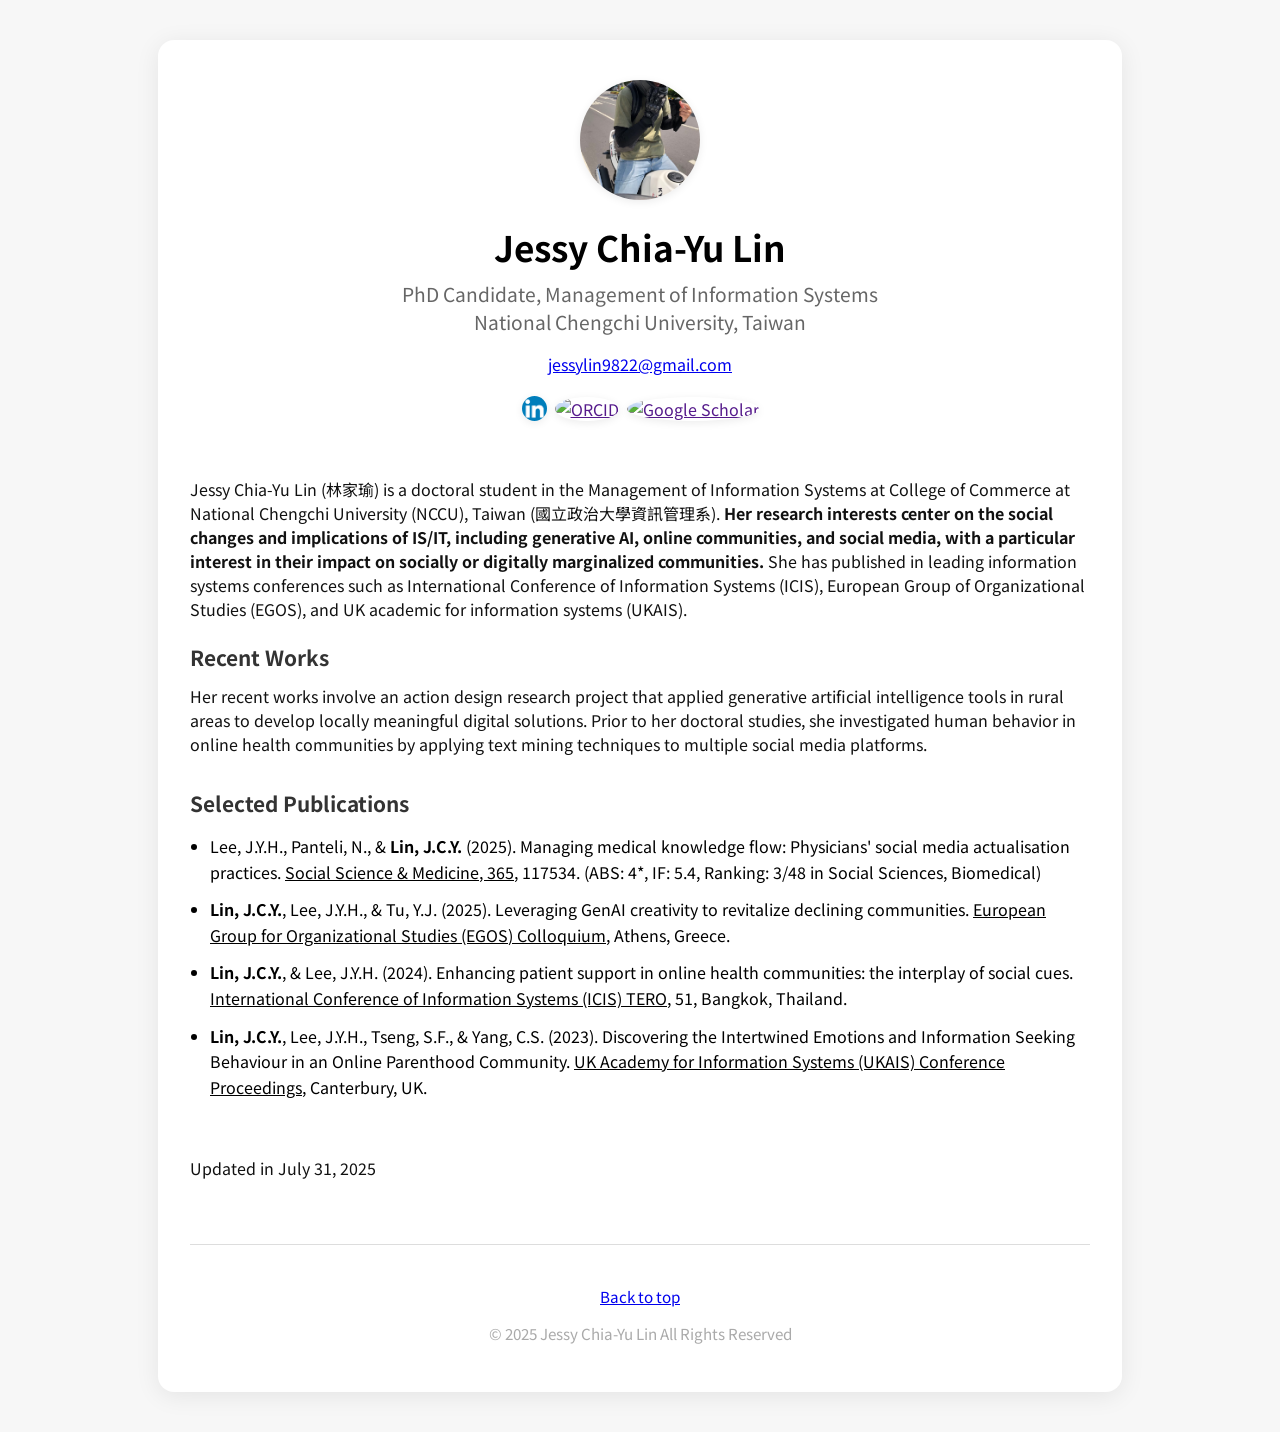
==== index.html @ a3730a6d "Add files via upload" ====
<!DOCTYPE html>
<html lang="en">
<head>
    <meta charset="UTF-8">
    <title>Jessy Chia-Yu Lin</title>
    <meta name="viewport" content="width=device-width, initial-scale=1.0">
    <!-- Google Fonts for clean look -->
    <link href="https://fonts.googleapis.com/css2?family=Noto+Sans+TC:wght@400;700&display=swap" rel="stylesheet">
    <link rel="stylesheet" href="https://cdnjs.cloudflare.com/ajax/libs/font-awesome/6.4.0/css/all.min.css">
    <style>
        body {
            background: #f7f7f7;
            font-family: 'Noto Sans TC', 'Segoe UI', Arial, sans-serif;
            margin: 0;
            padding: 0;
        }
        .container {
            max-width: 900px;
            margin: 40px auto;
            background: #fff;
            border-radius: 16px;
            box-shadow: 0 4px 24px rgba(0,0,0,0.08);
            padding: 40px 32px 32px 32px;
        }
        .header {
            text-align: center;
            margin-bottom: 32px;
        }
        .header img {
            width: 120px;
            height: 120px;
            object-fit: cover;
            border-radius: 50%;
            box-shadow: 0 2px 8px rgba(0,0,0,0.08);
            margin-bottom: 16px;
        }
        .header h1 {
            font-size: 2.2rem;
            font-weight: 700;
            margin: 0 0 8px 0;
        }
        .header h2 {
            font-size: 1.2rem;
            font-weight: 400;
            color: #666;
            margin: 0 0 16px 0;
        }
        .contact {
            display: flex;
            flex-direction: column; /* 垂直排列 */
            align-items: center;
            gap: 8px;
        }
        .contact .icon-row {
            margin-top: 10px;
            display: flex;
            gap: 8px;
        }
        .contact img {
            width: 25px;
            height: 25px;
            vertical-align: middle;
            margin: 0;
        }
        .contact .icon-row a img {
            transition: transform 0.2s, box-shadow 0.2s;
        }
        .contact .icon-row a:hover img {
            transform: scale(1.2);
            box-shadow: 0 2px 8px rgba(0,0,0,0.15);
        }
        .section {
            margin-bottom: 32px;
        }
        .section h3 {
            font-size: 1.3rem;
            font-weight: 700;
            margin-bottom: 12px;
            color: #333;
        }
        .blog-post-meta {
            color: #111;
            font-size: 1rem;
            margin-bottom: 8px;
        }
        ul.publications {
            padding-left: 20px;
        }
        ul.publications li {
            margin-bottom: 12px;
            line-height: 1.6;
        }
        hr {
            border: none;
            border-top: 1.5px solid #ddd;
            margin: 32px 0;
        }
        .card-footer {
            text-align: center;
            color: #aaa;
            font-size: 0.95rem;
            margin-top: 40px;
        }
        @media (max-width: 600px) {
            .container {
                padding: 16px 8px;
            }
            .header img {
                width: 80px;
                height: 80px;
            }
        }
    </style>
</head>
<body>
    <div class="container">
        <div class="header">
            <img src="static/photo.jpg" alt="Profile Photo">
            <h1>Jessy Chia-Yu Lin</h1>
            <h2>PhD Candidate, Management of Information Systems<br>National Chengchi University, Taiwan</h2>
            <div class="contact">
                <a href="mailto:jessylin9822@gmail.com">jessylin9822@gmail.com</a>
                <div class="icon-row">
                    <a href="https://www.linkedin.com/in/jessy-lin-7969a7226" target="_blank">                      
                        <img src="[data-uri]" alt="LinkedIn">
                    </a>
                    <a href="" target="_blank"
                      onclick="event.preventDefault(); alert('to be continued');">
                        <img src="https://cdn.simpleicons.org/orcid" alt="ORCID">
                    </a>
                    <a href="" target="_blank"
                      onclick="event.preventDefault(); alert('to be continued');">
                        <img src="https://cdn.simpleicons.org/googlescholar" alt="Google Scholar">
                    </a>
                </div>


            </div>
        </div>
        <br>
        <div class="section">
            <div class="blog-post-meta">
                Jessy Chia-Yu Lin (林家瑜) is a doctoral student in the Management of Information Systems at College of Commerce at National Chengchi University (NCCU), Taiwan (國立政治大學資訊管理系). 
                <b>Her research interests center on the social changes and implications of IS/IT, including generative AI, online communities, and social media, with a particular interest in their impact on socially or digitally marginalized communities.</b>
                She has published in leading information systems conferences such as International Conference of Information Systems (ICIS), European Group of Organizational Studies (EGOS), and UK academic for information systems (UKAIS).
            </div>
            <h3>Recent Works</h3>
            <div class="blog-post-meta">
                Her recent works involve an action design research project that applied generative artificial intelligence tools in rural areas to develop locally meaningful digital solutions. 
                Prior to her doctoral studies, she investigated human behavior in online health communities by applying text mining techniques to multiple social media platforms.
            </div>
        </div>
        <div class="section">
            <h3>Selected Publications</h3>
            <ul class="publications">
                <li>
                    Lee, J.Y.H., Panteli, N., & <b>Lin, J.C.Y.</b> (2025).
                    Managing medical knowledge flow: Physicians' social media actualisation practices.
                    <u>Social Science & Medicine, 365</u>, 117534. (ABS: 4*, IF: 5.4, Ranking: 3/48 in Social Sciences, Biomedical)
                </li>
                <li>
                    <b>Lin, J.C.Y.</b>, Lee, J.Y.H., & Tu, Y.J. (2025).
                    Leveraging GenAI creativity to revitalize declining communities.
                    <u>European Group for Organizational Studies (EGOS) Colloquium</u>, Athens, Greece.
                </li>
                <li>
                    <b>Lin, J.C.Y.</b>, & Lee, J.Y.H. (2024).
                    Enhancing patient support in online health communities: the interplay of social cues.
                    <u>International Conference of Information Systems (ICIS) TERO</u>, 51, Bangkok, Thailand.
                </li>
                <li>
                    <b>Lin, J.C.Y.</b>, Lee, J.Y.H., Tseng, S.F., & Yang, C.S. (2023).
                    Discovering the Intertwined Emotions and Information Seeking Behaviour in an Online Parenthood Community.
                    <u>UK Academy for Information Systems (UKAIS) Conference Proceedings</u>, Canterbury, UK.
                </li>
            </ul>
        </div>
        <br>
        <div class="blog-post-meta">
            Updated in July 31, 2025
        </div>
        <br><hr>
        <div class="card-footer">
            <a href="#">Back to top</a>
            <p>© 2025 Jessy Chia-Yu Lin All Rights Reserved</p>
        </div>
    </div>
</body>
</html>
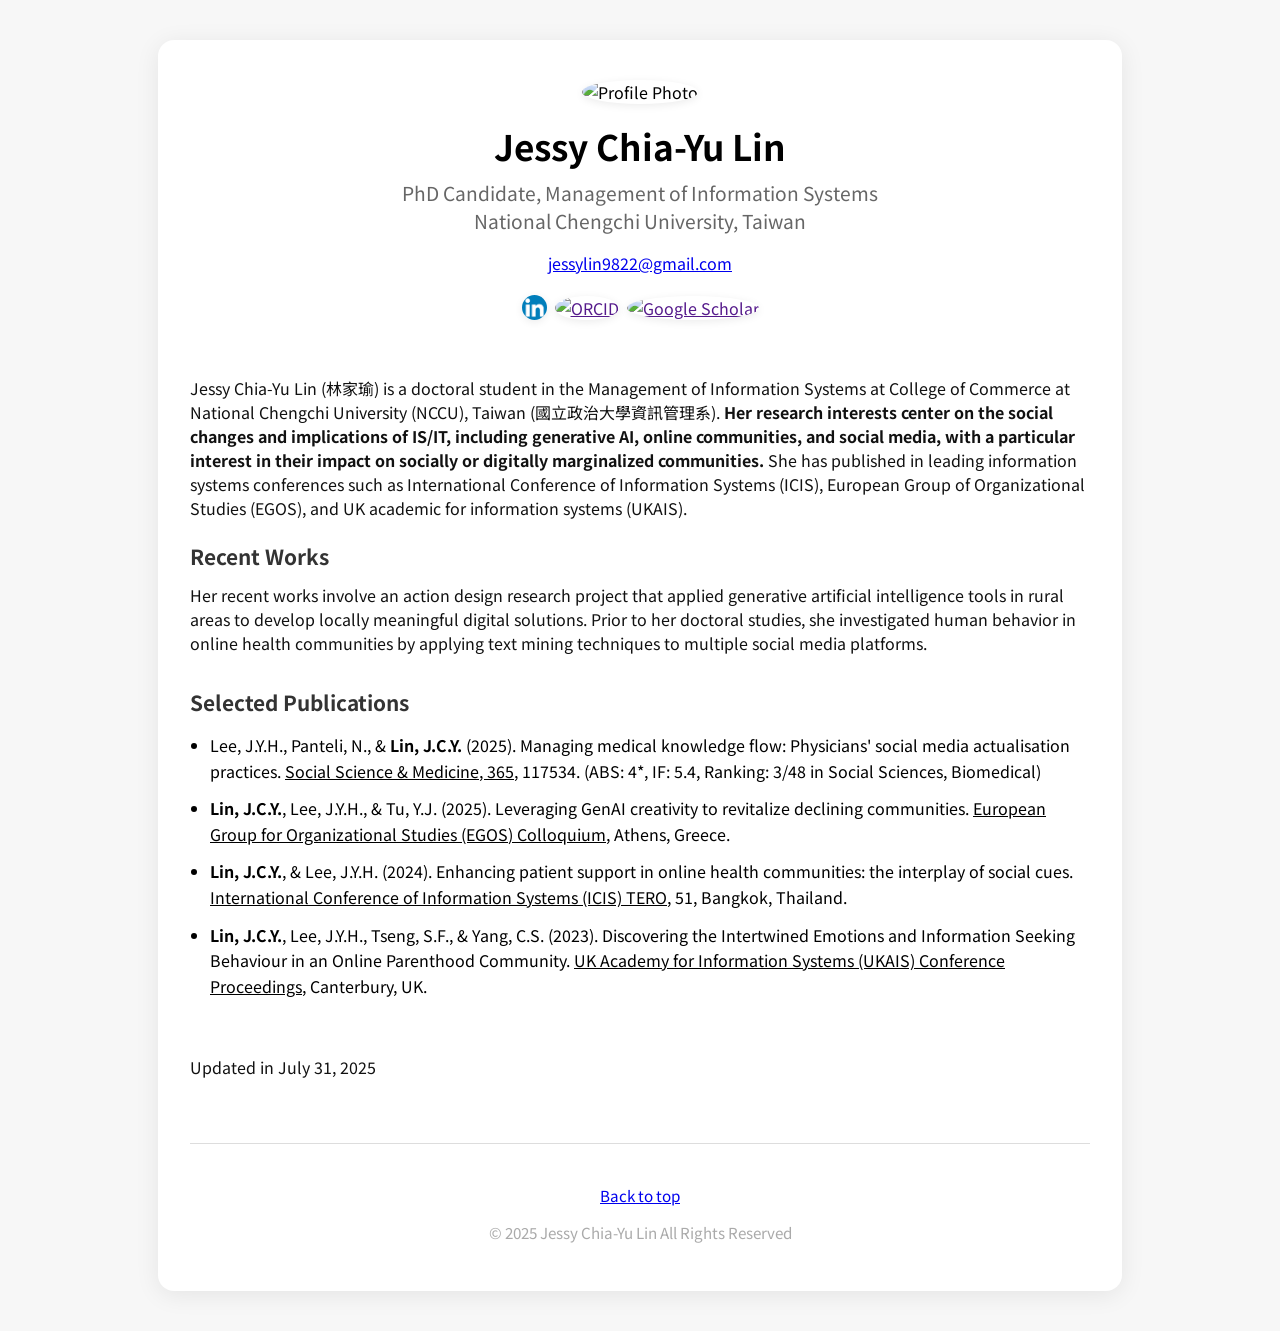
==== commit a3e98bfd: "Add files via upload" ====
--- a/index.html
+++ b/index.html
@@ -115,7 +115,7 @@
 <body>
     <div class="container">
         <div class="header">
-            <img src="static/photo.jpg" alt="Profile Photo">
+            <img src="/website/static/photo.jpg" alt="Profile Photo">
             <h1>Jessy Chia-Yu Lin</h1>
             <h2>PhD Candidate, Management of Information Systems<br>National Chengchi University, Taiwan</h2>
             <div class="contact">
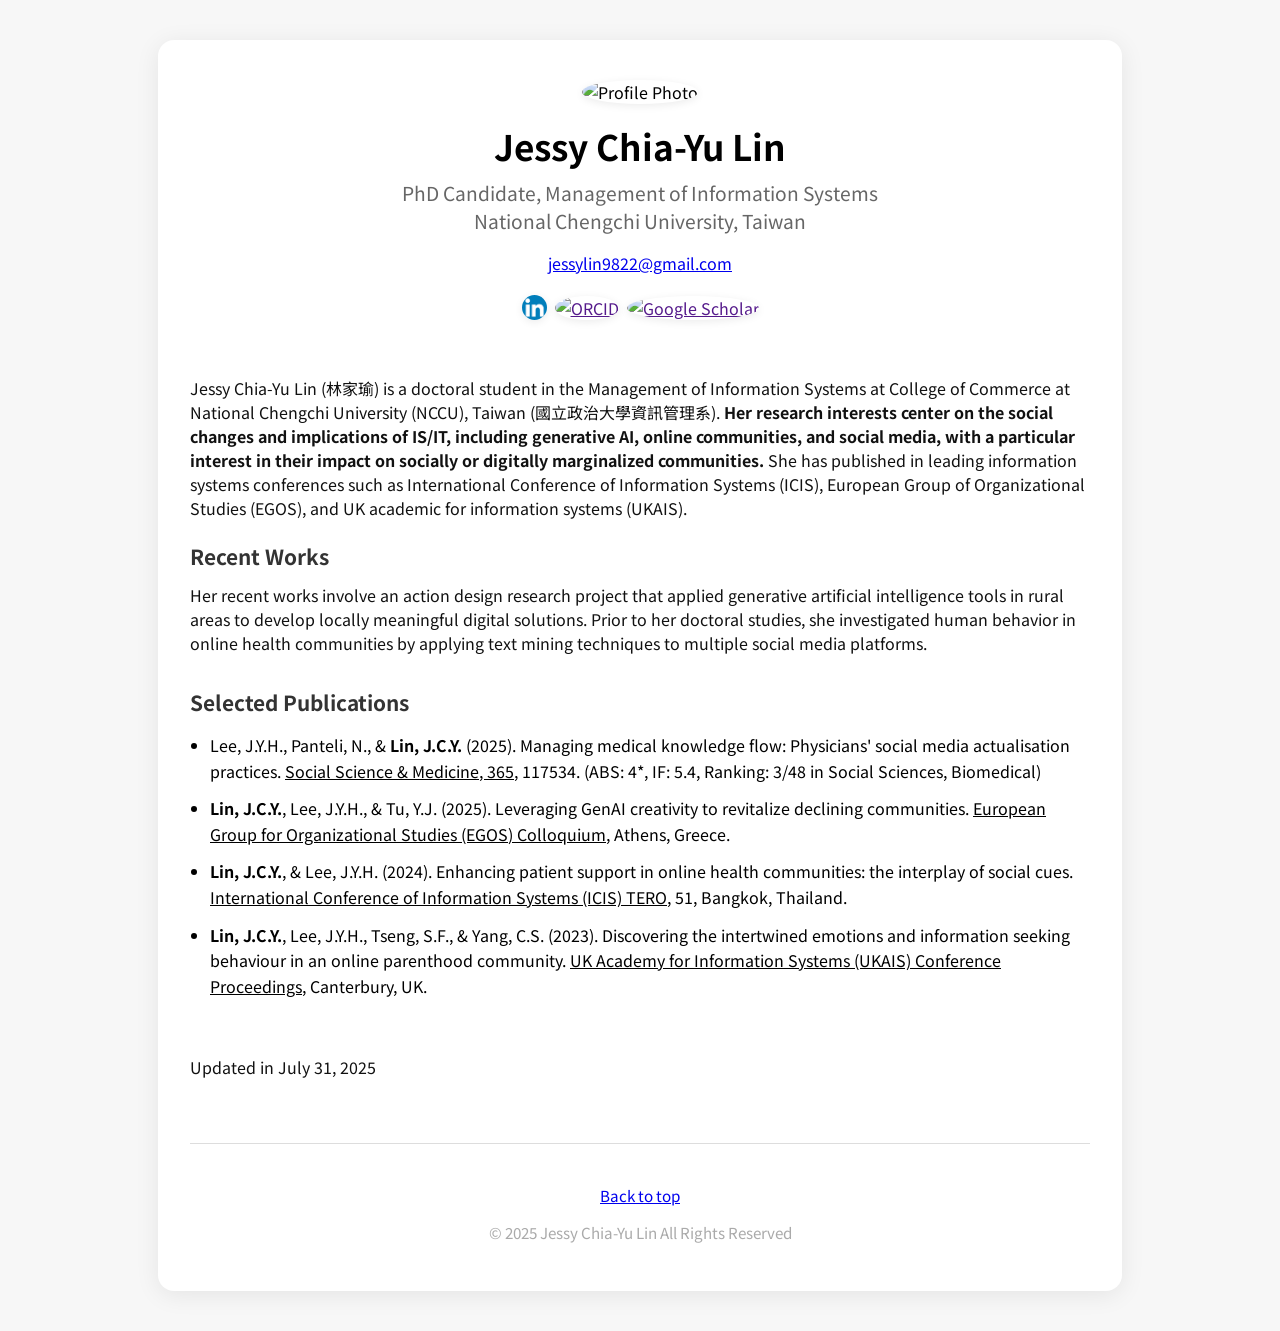
==== commit 24036a53: "Add files via upload" ====
--- a/index.html
+++ b/index.html
@@ -170,7 +170,7 @@
                 </li>
                 <li>
                     <b>Lin, J.C.Y.</b>, Lee, J.Y.H., Tseng, S.F., & Yang, C.S. (2023).
-                    Discovering the Intertwined Emotions and Information Seeking Behaviour in an Online Parenthood Community.
+                    Discovering the intertwined emotions and information seeking behaviour in an online parenthood community.
                     <u>UK Academy for Information Systems (UKAIS) Conference Proceedings</u>, Canterbury, UK.
                 </li>
             </ul>
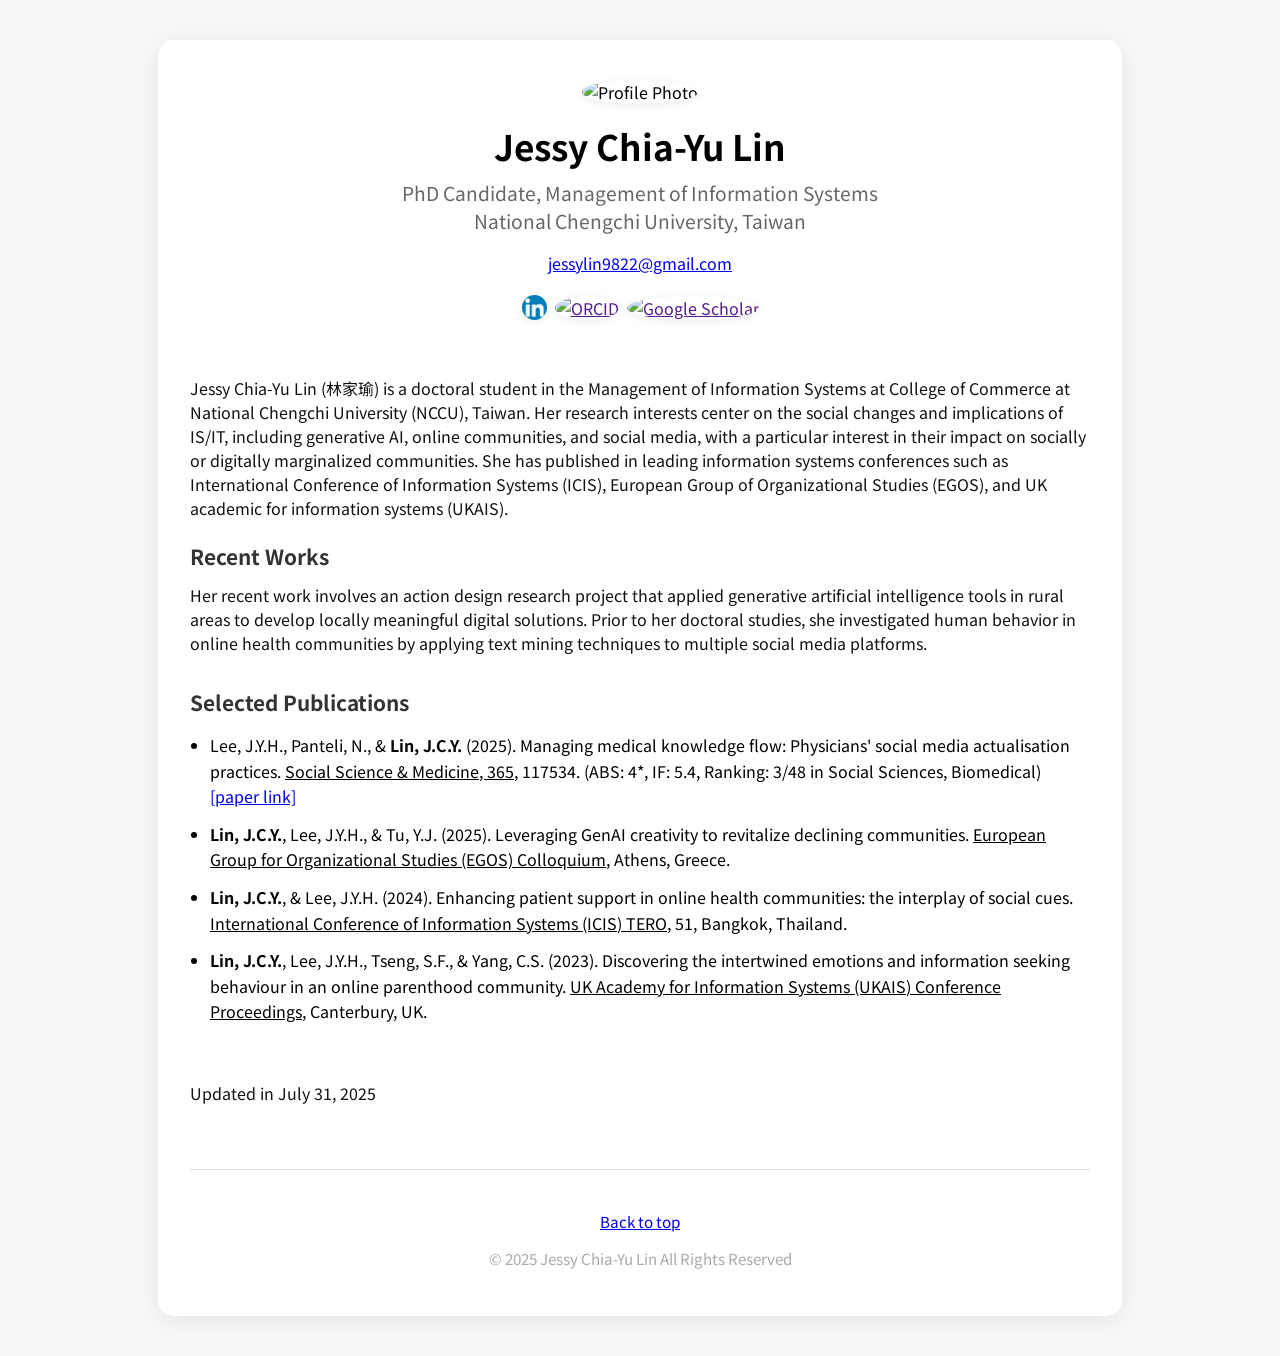
==== commit 478e0bcd: "Add files via upload" ====
--- a/index.html
+++ b/index.html
@@ -140,13 +140,13 @@
         <br>
         <div class="section">
             <div class="blog-post-meta">
-                Jessy Chia-Yu Lin (林家瑜) is a doctoral student in the Management of Information Systems at College of Commerce at National Chengchi University (NCCU), Taiwan (國立政治大學資訊管理系). 
-                <b>Her research interests center on the social changes and implications of IS/IT, including generative AI, online communities, and social media, with a particular interest in their impact on socially or digitally marginalized communities.</b>
+                Jessy Chia-Yu Lin (林家瑜) is a doctoral student in the Management of Information Systems at College of Commerce at National Chengchi University (NCCU), Taiwan. 
+                Her research interests center on the social changes and implications of IS/IT, including generative AI, online communities, and social media, with a particular interest in their impact on socially or digitally marginalized communities.
                 She has published in leading information systems conferences such as International Conference of Information Systems (ICIS), European Group of Organizational Studies (EGOS), and UK academic for information systems (UKAIS).
             </div>
             <h3>Recent Works</h3>
             <div class="blog-post-meta">
-                Her recent works involve an action design research project that applied generative artificial intelligence tools in rural areas to develop locally meaningful digital solutions. 
+                Her recent work involves an action design research project that applied generative artificial intelligence tools in rural areas to develop locally meaningful digital solutions. 
                 Prior to her doctoral studies, she investigated human behavior in online health communities by applying text mining techniques to multiple social media platforms.
             </div>
         </div>
@@ -156,7 +156,7 @@
                 <li>
                     Lee, J.Y.H., Panteli, N., & <b>Lin, J.C.Y.</b> (2025).
                     Managing medical knowledge flow: Physicians' social media actualisation practices.
-                    <u>Social Science & Medicine, 365</u>, 117534. (ABS: 4*, IF: 5.4, Ranking: 3/48 in Social Sciences, Biomedical)
+                    <u>Social Science & Medicine, 365</u>, 117534. (ABS: 4*, IF: 5.4, Ranking: 3/48 in Social Sciences, Biomedical) <a href="https://doi.org/10.1016/j.socscimed.2024.117534">[paper link]</a>
                 </li>
                 <li>
                     <b>Lin, J.C.Y.</b>, Lee, J.Y.H., & Tu, Y.J. (2025).
@@ -175,6 +175,9 @@
                 </li>
             </ul>
         </div>
+        <!-- add a service section here -->
+        <!-- add a message for graduated students here -->
+        <!-- add a teaching section here -->
         <br>
         <div class="blog-post-meta">
             Updated in July 31, 2025
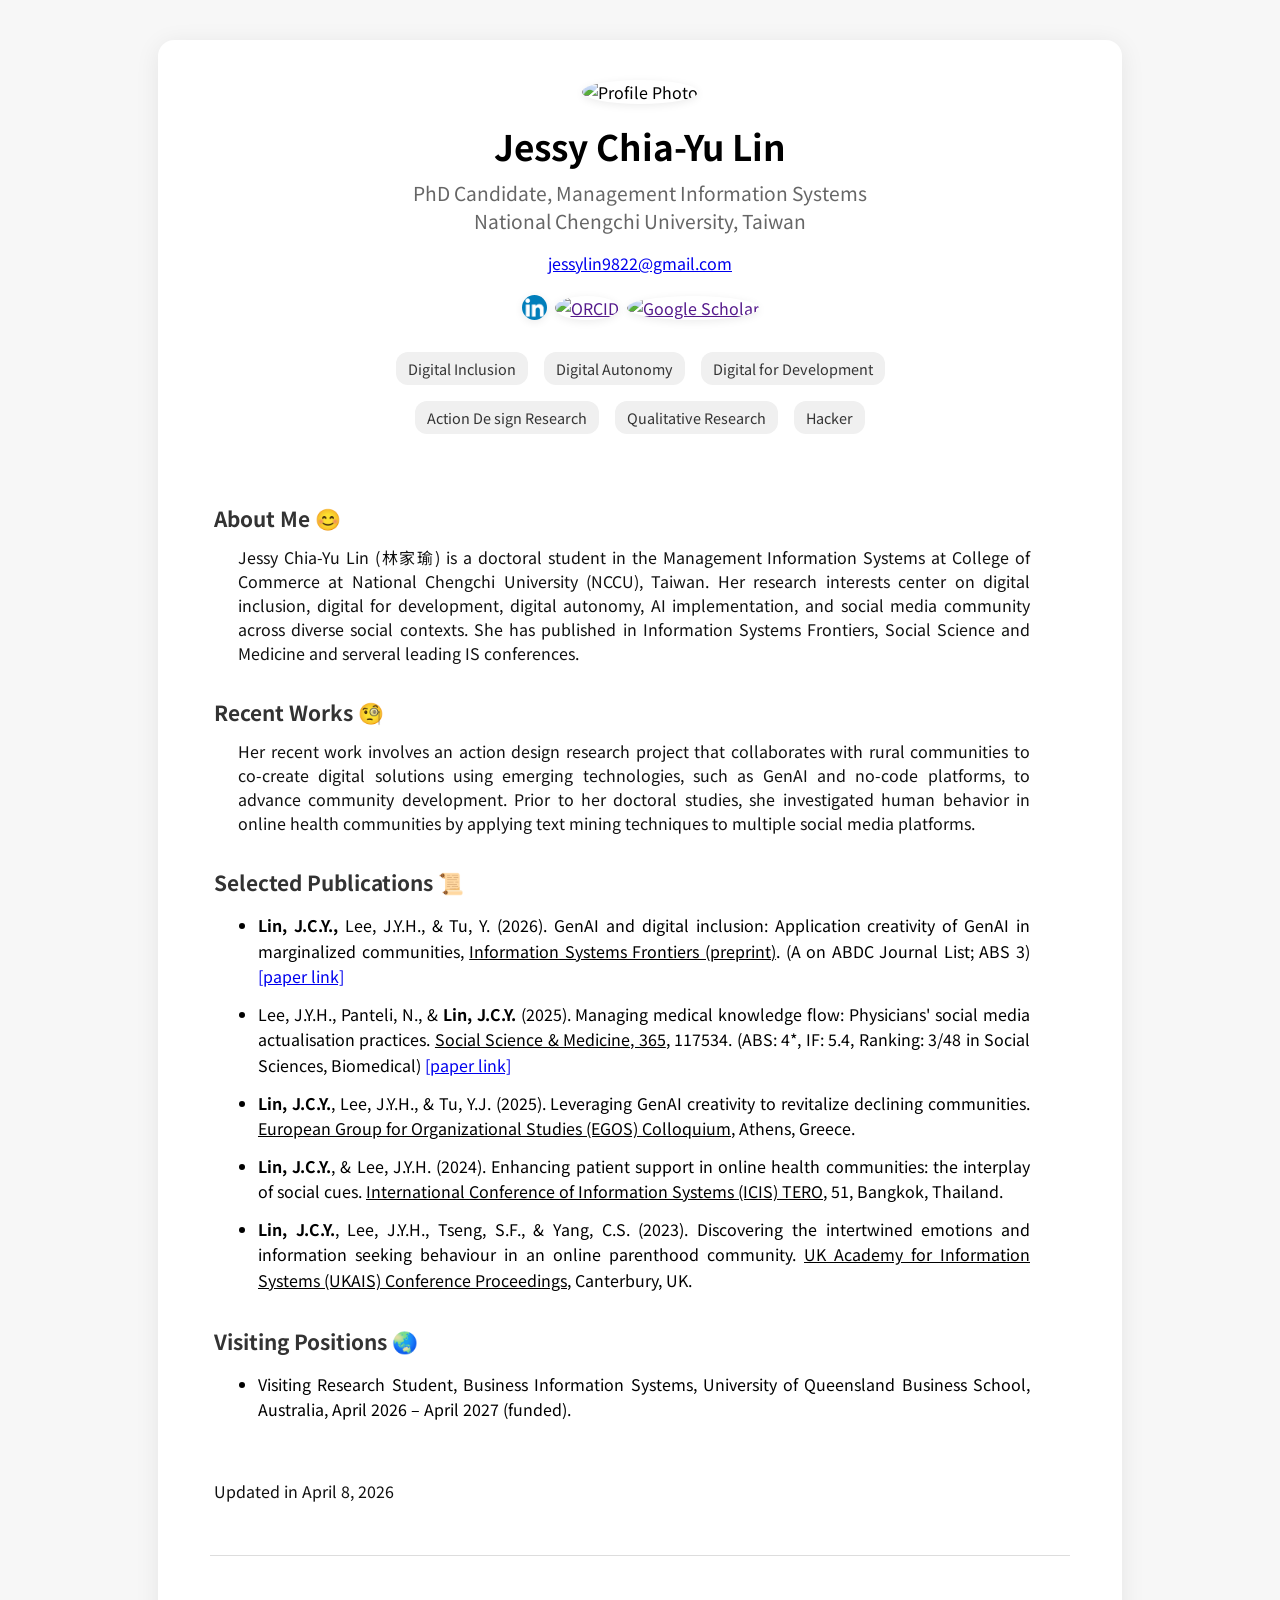
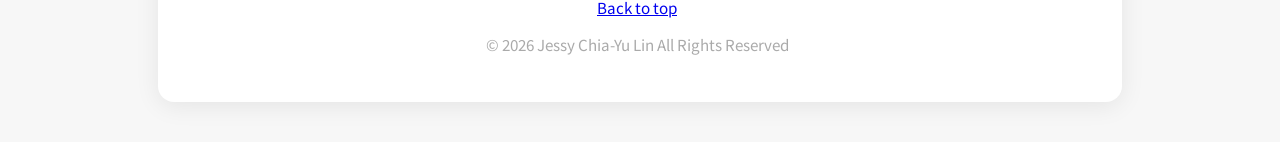
==== commit 6d5cb4eb: "update information and add keywords sections" ====
--- a/index.html
+++ b/index.html
@@ -71,6 +71,9 @@
         }
         .section {
             margin-bottom: 32px;
+            margin-left: 24px;
+            margin-right: 30px;
+            text-align: justify;
         }
         .section h3 {
             font-size: 1.3rem;
@@ -82,24 +85,51 @@
             color: #111;
             font-size: 1rem;
             margin-bottom: 8px;
-        }
-        ul.publications {
+            margin-left: 24px;
+            margin-right: 30px;
+        }
+        ul {
             padding-left: 20px;
-        }
-        ul.publications li {
+            margin-left: 24px;
+            margin-right: 30px; 
+        }
+        li {
             margin-bottom: 12px;
             line-height: 1.6;
         }
         hr {
             border: none;
             border-top: 1.5px solid #ddd;
-            margin: 32px 0;
+            margin: 20px 20px;
         }
         .card-footer {
             text-align: center;
             color: #aaa;
             font-size: 0.95rem;
             margin-top: 40px;
+            margin-left: 24px;
+            margin-right: 30px;
+        }
+        .keywords {
+            margin: 32px;
+            text-align: center;
+            width: 60%;
+            margin: 24px auto;
+        }
+        .keywords .tags {
+            display: flex;
+            flex-wrap: wrap;
+            justify-content: center;
+            gap: 16px;
+        }
+        .keywords .tags span {
+            font-size: 0.9rem;
+            padding: 6px 12px;
+            border-radius: 12px;
+            background-color: #f0f0f0;
+            color: #333;
+            transition: all 0.3s ease;
+            cursor: default;
         }
         @media (max-width: 600px) {
             .container {
@@ -112,12 +142,20 @@
         }
     </style>
 </head>
+<script src="https://api.countapi.xyz/hit/github-pages-website/visitor"></script>
+<script>
+    fetch("https://api.countapi.xyz/hit/github-pages-website/visitor")
+    .then(res => res.json())
+    .then(data => {
+        console.log(data.value);
+    });
+</script>
 <body>
     <div class="container">
         <div class="header">
             <img src="/website/static/photo.jpg" alt="Profile Photo">
             <h1>Jessy Chia-Yu Lin</h1>
-            <h2>PhD Candidate, Management of Information Systems<br>National Chengchi University, Taiwan</h2>
+            <h2>PhD Candidate, Management Information Systems<br>National Chengchi University, Taiwan</h2>
             <div class="contact">
                 <a href="mailto:jessylin9822@gmail.com">jessylin9822@gmail.com</a>
                 <div class="icon-row">
@@ -133,30 +171,45 @@
                         <img src="https://cdn.simpleicons.org/googlescholar" alt="Google Scholar">
                     </a>
                 </div>
-
-
-            </div>
-        </div>
+            </div>
+        </div>
+        <div class="keywords">
+            <div class="tags">
+                <span>Digital Inclusion</span>
+                <span>Digital Autonomy</span>
+                <span>Digital for Development</span>
+                <span>Action De sign Research</span>
+                <span>Qualitative Research</span>
+                <span>Hacker</span>
+            </div>
+        </div> 
         <br>
         <div class="section">
+            <h3>About Me 😊</h3>
             <div class="blog-post-meta">
-                Jessy Chia-Yu Lin (林家瑜) is a doctoral student in the Management of Information Systems at College of Commerce at National Chengchi University (NCCU), Taiwan. 
-                Her research interests center on the social changes and implications of IS/IT, including generative AI, online communities, and social media, with a particular interest in their impact on socially or digitally marginalized communities.
-                She has published in leading information systems conferences such as International Conference of Information Systems (ICIS), European Group of Organizational Studies (EGOS), and UK academic for information systems (UKAIS).
-            </div>
-            <h3>Recent Works</h3>
+                Jessy Chia-Yu Lin (林家瑜) is a doctoral student in the Management Information Systems at College of Commerce at National Chengchi University (NCCU), Taiwan. 
+                Her research interests center on digital inclusion, digital for development, digital autonomy, AI implementation, and social media community across diverse social contexts.
+                She has published in Information Systems Frontiers, Social Science and Medicine and serveral leading IS conferences.
+            </div>
+        </div>
+        <div class="section">
+            <h3>Recent Works 🧐</h3>
             <div class="blog-post-meta">
-                Her recent work involves an action design research project that applied generative artificial intelligence tools in rural areas to develop locally meaningful digital solutions. 
+                Her recent work involves an action design research project that collaborates with rural communities to co-create digital solutions using emerging technologies, such as GenAI and no-code platforms, to advance community development.
                 Prior to her doctoral studies, she investigated human behavior in online health communities by applying text mining techniques to multiple social media platforms.
             </div>
         </div>
         <div class="section">
-            <h3>Selected Publications</h3>
+            <h3>Selected Publications 📜</h3>
             <ul class="publications">
+                <li>
+                    <b>Lin, J.C.Y.,</b> Lee, J.Y.H., & Tu, Y. (2026). GenAI and digital inclusion: Application creativity of GenAI in marginalized communities, 
+                    <u>Information Systems Frontiers (preprint)</u>. (A on ABDC Journal List; ABS 3) <a href="https://doi.org/10.1007/s10796-026-10713-7" target="_blank">[paper link]</a>
+                </li>
                 <li>
                     Lee, J.Y.H., Panteli, N., & <b>Lin, J.C.Y.</b> (2025).
                     Managing medical knowledge flow: Physicians' social media actualisation practices.
-                    <u>Social Science & Medicine, 365</u>, 117534. (ABS: 4*, IF: 5.4, Ranking: 3/48 in Social Sciences, Biomedical) <a href="https://doi.org/10.1016/j.socscimed.2024.117534">[paper link]</a>
+                    <u>Social Science & Medicine, 365</u>, 117534. (ABS: 4*, IF: 5.4, Ranking: 3/48 in Social Sciences, Biomedical) <a href="https://doi.org/10.1016/j.socscimed.2024.117534" target="_blank">[paper link]</a>
                 </li>
                 <li>
                     <b>Lin, J.C.Y.</b>, Lee, J.Y.H., & Tu, Y.J. (2025).
@@ -173,6 +226,12 @@
                     Discovering the intertwined emotions and information seeking behaviour in an online parenthood community.
                     <u>UK Academy for Information Systems (UKAIS) Conference Proceedings</u>, Canterbury, UK.
                 </li>
+            </ul>
+        </div>
+        <div class="section">
+            <h3>Visiting Positions 🌏</h3>
+            <ul class="visiting_positions">
+                <li>Visiting Research Student, Business Information Systems, University of Queensland Business School, Australia, April 2026 – April 2027 (funded).</li>
             </ul>
         </div>
         <!-- add a service section here -->
@@ -180,12 +239,12 @@
         <!-- add a teaching section here -->
         <br>
         <div class="blog-post-meta">
-            Updated in July 31, 2025
+            Updated in April 8, 2026
         </div>
         <br><hr>
         <div class="card-footer">
             <a href="#">Back to top</a>
-            <p>© 2025 Jessy Chia-Yu Lin All Rights Reserved</p>
+            <p>© 2026 Jessy Chia-Yu Lin All Rights Reserved</p>
         </div>
     </div>
 </body>
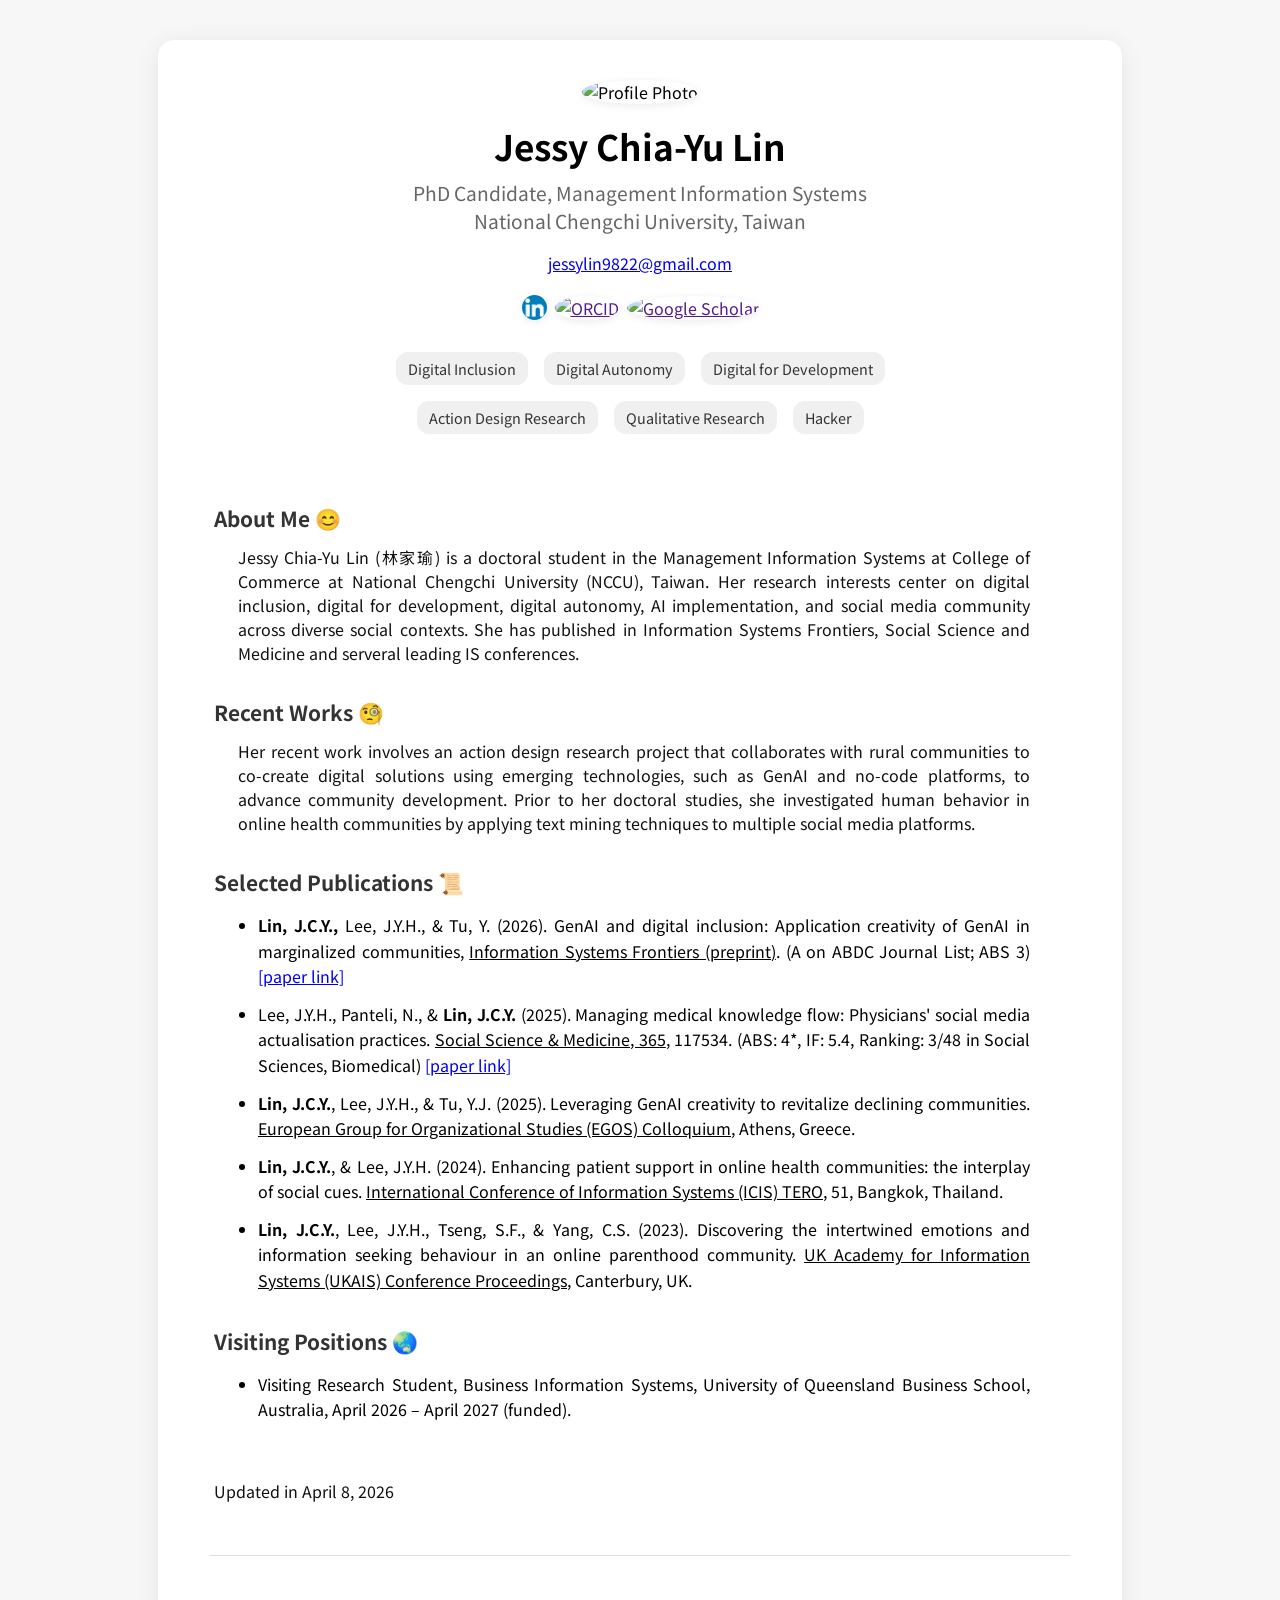
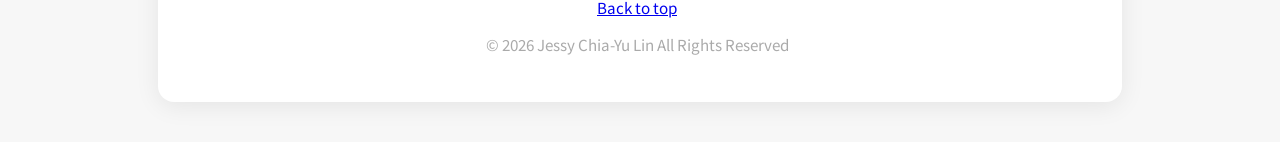
==== commit 9fade25d: "update information" ====
--- a/index.html
+++ b/index.html
@@ -178,7 +178,7 @@
                 <span>Digital Inclusion</span>
                 <span>Digital Autonomy</span>
                 <span>Digital for Development</span>
-                <span>Action De sign Research</span>
+                <span>Action Design Research</span>
                 <span>Qualitative Research</span>
                 <span>Hacker</span>
             </div>
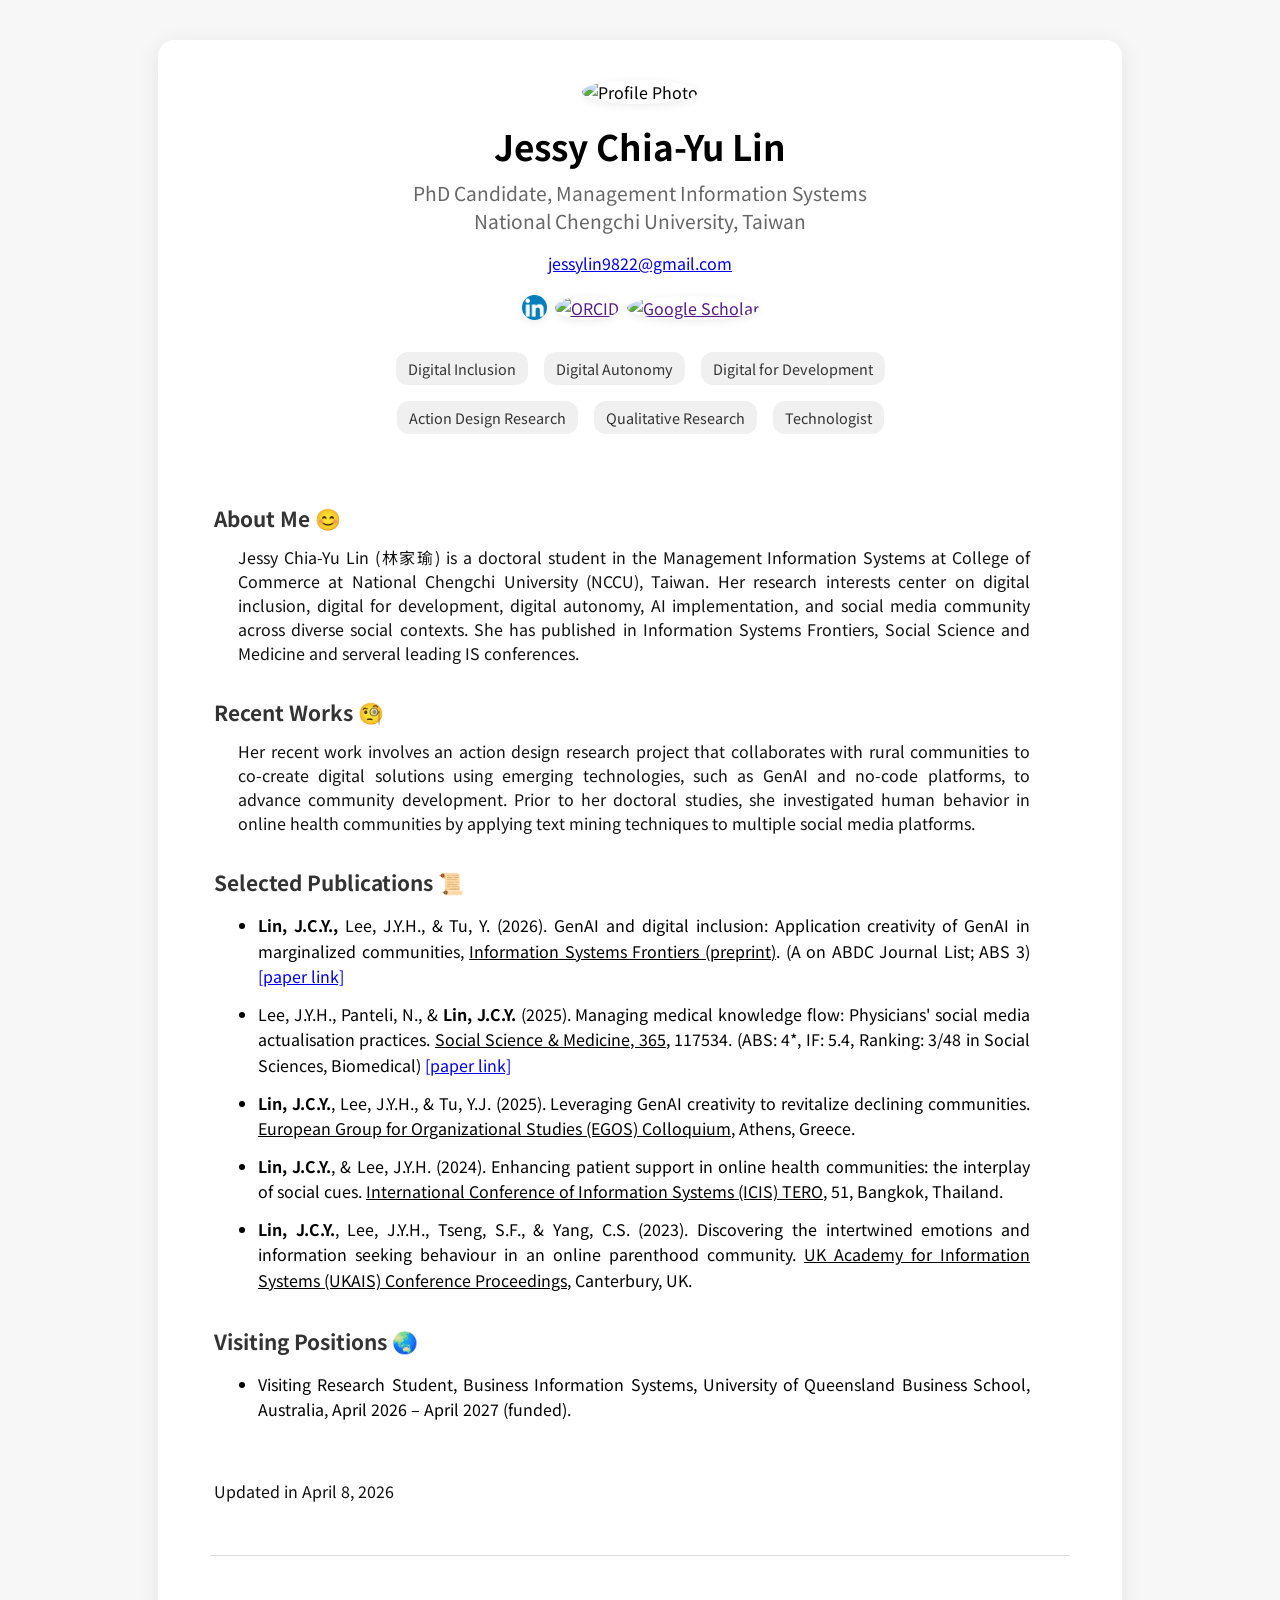
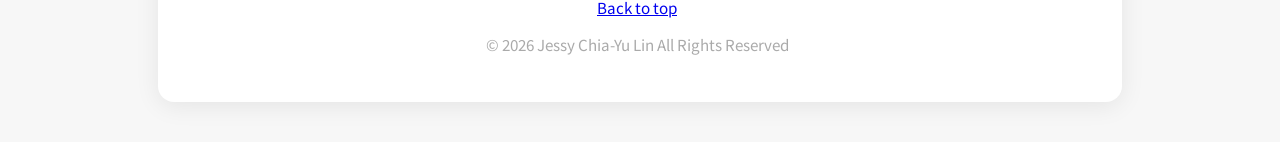
==== commit f74a2bb4: "update tags" ====
--- a/index.html
+++ b/index.html
@@ -180,7 +180,7 @@
                 <span>Digital for Development</span>
                 <span>Action Design Research</span>
                 <span>Qualitative Research</span>
-                <span>Hacker</span>
+                <span>Technologist</span>
             </div>
         </div> 
         <br>
